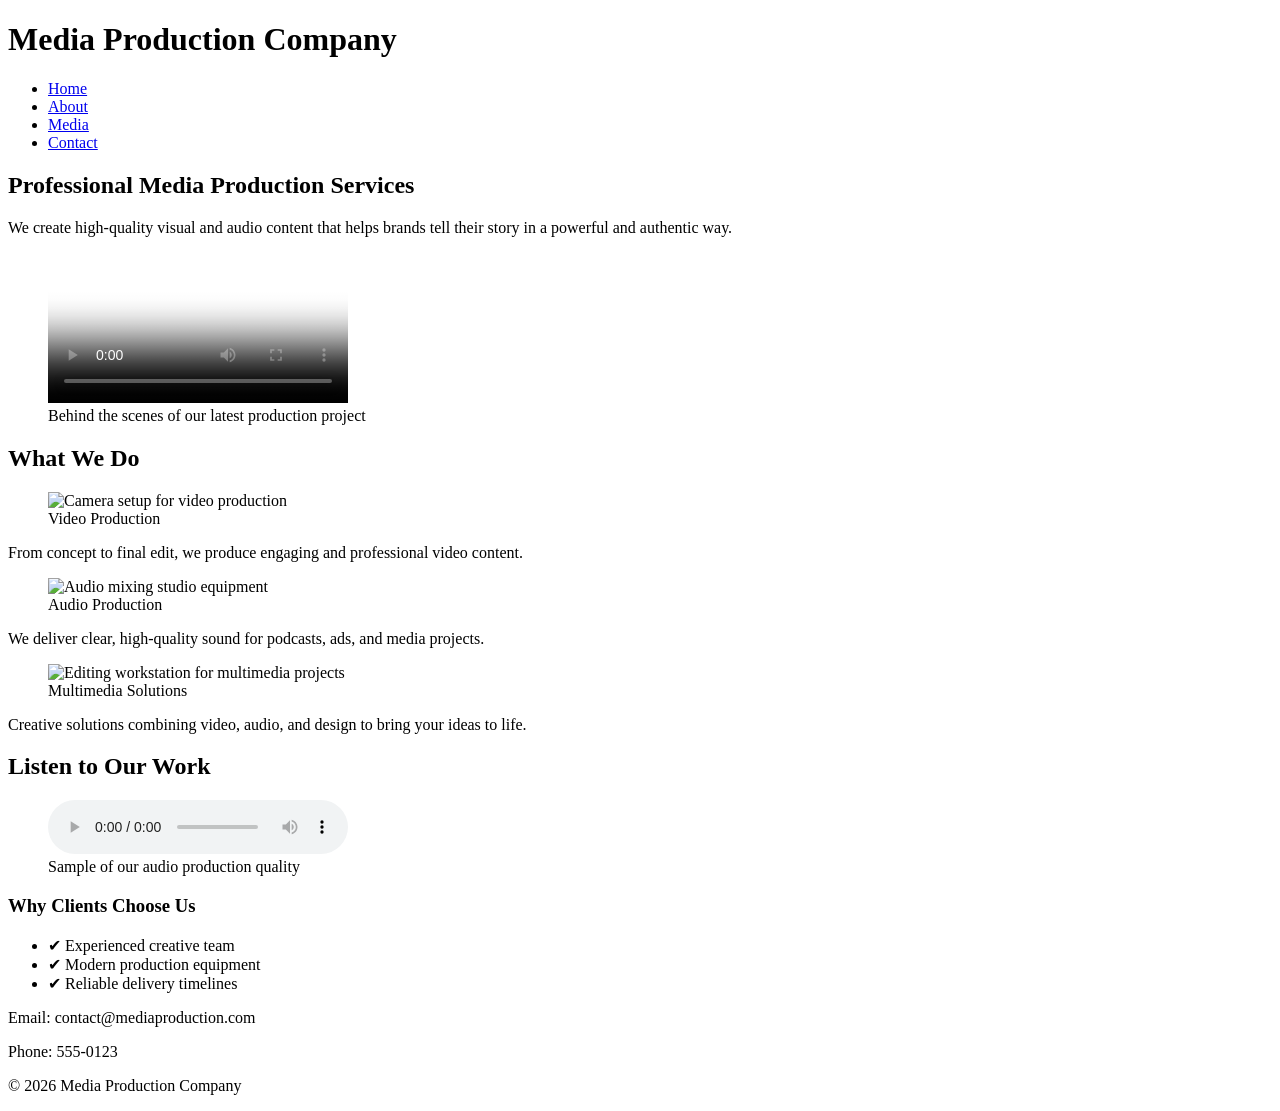
==== index.html @ 00943eca "feat: refactor index.html with semantic structure, add video/audio media, and improve accessibility" ====
<!DOCTYPE html>
<html lang="en">
<head>
    <meta charset="UTF-8">
    <meta name="viewport" content="width=device-width, initial-scale=1.0">
    <meta name="description" content="Media Production Company offering professional video, audio, and multimedia services.">
    <title>Media Production | Home</title>

    <link rel="stylesheet" href="css/styles.css">
    <link rel="stylesheet" href="css/layout.css">
    <link rel="stylesheet" href="css/animations.css">
</head>

<body>

    <header class="header">
        <h1>Media Production Company</h1>

        <nav aria-label="Main Navigation">
            <ul class="nav-list">
                <li><a href="index.html" class="active">Home</a></li>
                <li><a href="about.html">About</a></li>
                <li><a href="media.html">Media</a></li>
                <li><a href="contact.html">Contact</a></li>
            </ul>
        </nav>
    </header>

    <main>

        <section class="hero">
            <article>
                <h2>Professional Media Production Services</h2>
                <p>
                    We create high-quality visual and audio content that helps brands
                    tell their story in a powerful and authentic way.
                </p>

                <figure>
                    <video controls poster="images/hero.jpg">
                        <source src="media/video1.mp4" type="video/mp4">
                        Your browser does not support the video tag.
                    </video>
                    <figcaption>Behind the scenes of our latest production project</figcaption>
                </figure>
            </article>
        </section>

        <section class="services">
            <h2>What We Do</h2>

            <div class="services-container">

                <article class="service-card">
                    <figure>
                        <img src="images/service1.jpg" alt="Camera setup for video production">
                        <figcaption>Video Production</figcaption>
                    </figure>
                    <p>From concept to final edit, we produce engaging and professional video content.</p>
                </article>

                <article class="service-card">
                    <figure>
                        <img src="images/service2.jpg" alt="Audio mixing studio equipment">
                        <figcaption>Audio Production</figcaption>
                    </figure>
                    <p>We deliver clear, high-quality sound for podcasts, ads, and media projects.</p>
                </article>

                <article class="service-card">
                    <figure>
                        <img src="images/service3.jpg" alt="Editing workstation for multimedia projects">
                        <figcaption>Multimedia Solutions</figcaption>
                    </figure>
                    <p>Creative solutions combining video, audio, and design to bring your ideas to life.</p>
                </article>

            </div>
        </section>

        <section class="audio-preview">
            <h2>Listen to Our Work</h2>

            <figure>
                <audio controls>
                    <source src="media/audio1.mp3" type="audio/mpeg">
                    Your browser does not support the audio element.
                </audio>
                <figcaption>Sample of our audio production quality</figcaption>
            </figure>
        </section>

        <aside class="quick-info">
            <h3>Why Clients Choose Us</h3>
            <ul>
                <li>✔ Experienced creative team</li>
                <li>✔ Modern production equipment</li>
                <li>✔ Reliable delivery timelines</li>
            </ul>
        </aside>

    </main>

    <footer class="footer">
        <section>
            <p>Email: contact@mediaproduction.com</p>
            <p>Phone: 555-0123</p>
            <p>&copy; 2026 Media Production Company</p>
        </section>
    </footer>

</body>
</html>
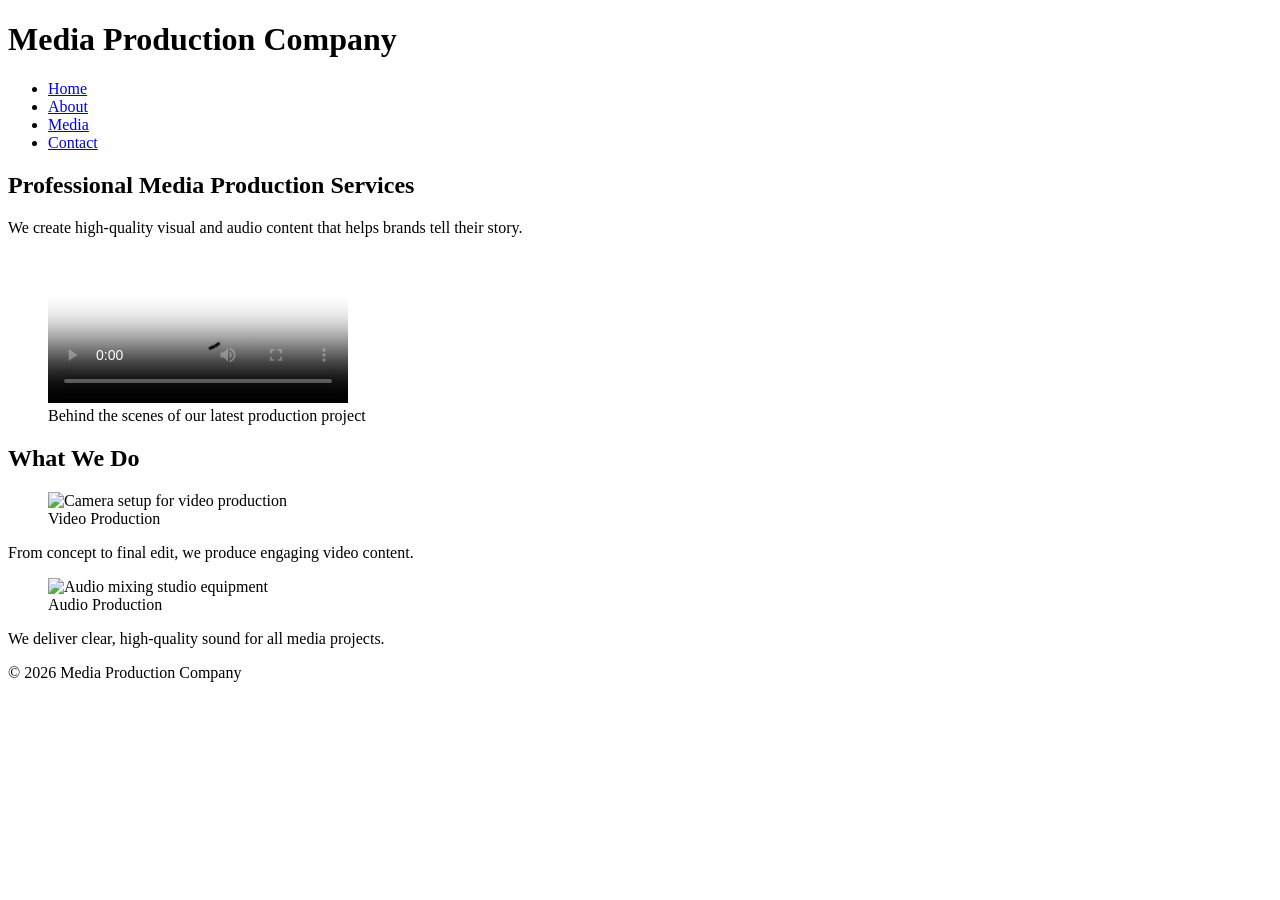
==== commit a4fa6135: "Refine text in index.html for clarity Updated text for clarity and conciseness in various sections." ====
--- a/index.html
+++ b/index.html
@@ -5,17 +5,11 @@
     <meta name="viewport" content="width=device-width, initial-scale=1.0">
     <meta name="description" content="Media Production Company offering professional video, audio, and multimedia services.">
     <title>Media Production | Home</title>
-
     <link rel="stylesheet" href="css/styles.css">
-    <link rel="stylesheet" href="css/layout.css">
-    <link rel="stylesheet" href="css/animations.css">
 </head>
-
 <body>
-
     <header class="header">
         <h1>Media Production Company</h1>
-
         <nav aria-label="Main Navigation">
             <ul class="nav-list">
                 <li><a href="index.html" class="active">Home</a></li>
@@ -27,15 +21,10 @@
     </header>
 
     <main>
-
         <section class="hero">
             <article>
-                <h2>Professional Media Production Services</h2>
-                <p>
-                    We create high-quality visual and audio content that helps brands
-                    tell their story in a powerful and authentic way.
-                </p>
-
+                <h2 id="highlight">Professional Media Production Services</h2>
+                <p>We create high-quality visual and audio content that helps brands tell their story.</p>
                 <figure>
                     <video controls poster="images/hero.jpg">
                         <source src="media/video1.mp4" type="video/mp4">
@@ -48,66 +37,27 @@
 
         <section class="services">
             <h2>What We Do</h2>
-
             <div class="services-container">
-
                 <article class="service-card">
                     <figure>
                         <img src="images/service1.jpg" alt="Camera setup for video production">
                         <figcaption>Video Production</figcaption>
                     </figure>
-                    <p>From concept to final edit, we produce engaging and professional video content.</p>
+                    <p>From concept to final edit, we produce engaging video content.</p>
                 </article>
-
                 <article class="service-card">
                     <figure>
                         <img src="images/service2.jpg" alt="Audio mixing studio equipment">
                         <figcaption>Audio Production</figcaption>
                     </figure>
-                    <p>We deliver clear, high-quality sound for podcasts, ads, and media projects.</p>
+                    <p>We deliver clear, high-quality sound for all media projects.</p>
                 </article>
-
-                <article class="service-card">
-                    <figure>
-                        <img src="images/service3.jpg" alt="Editing workstation for multimedia projects">
-                        <figcaption>Multimedia Solutions</figcaption>
-                    </figure>
-                    <p>Creative solutions combining video, audio, and design to bring your ideas to life.</p>
-                </article>
-
             </div>
         </section>
-
-        <section class="audio-preview">
-            <h2>Listen to Our Work</h2>
-
-            <figure>
-                <audio controls>
-                    <source src="media/audio1.mp3" type="audio/mpeg">
-                    Your browser does not support the audio element.
-                </audio>
-                <figcaption>Sample of our audio production quality</figcaption>
-            </figure>
-        </section>
-
-        <aside class="quick-info">
-            <h3>Why Clients Choose Us</h3>
-            <ul>
-                <li>✔ Experienced creative team</li>
-                <li>✔ Modern production equipment</li>
-                <li>✔ Reliable delivery timelines</li>
-            </ul>
-        </aside>
-
     </main>
 
     <footer class="footer">
-        <section>
-            <p>Email: contact@mediaproduction.com</p>
-            <p>Phone: 555-0123</p>
-            <p>&copy; 2026 Media Production Company</p>
-        </section>
+        <p>© 2026 Media Production Company</p>
     </footer>
-
 </body>
 </html>
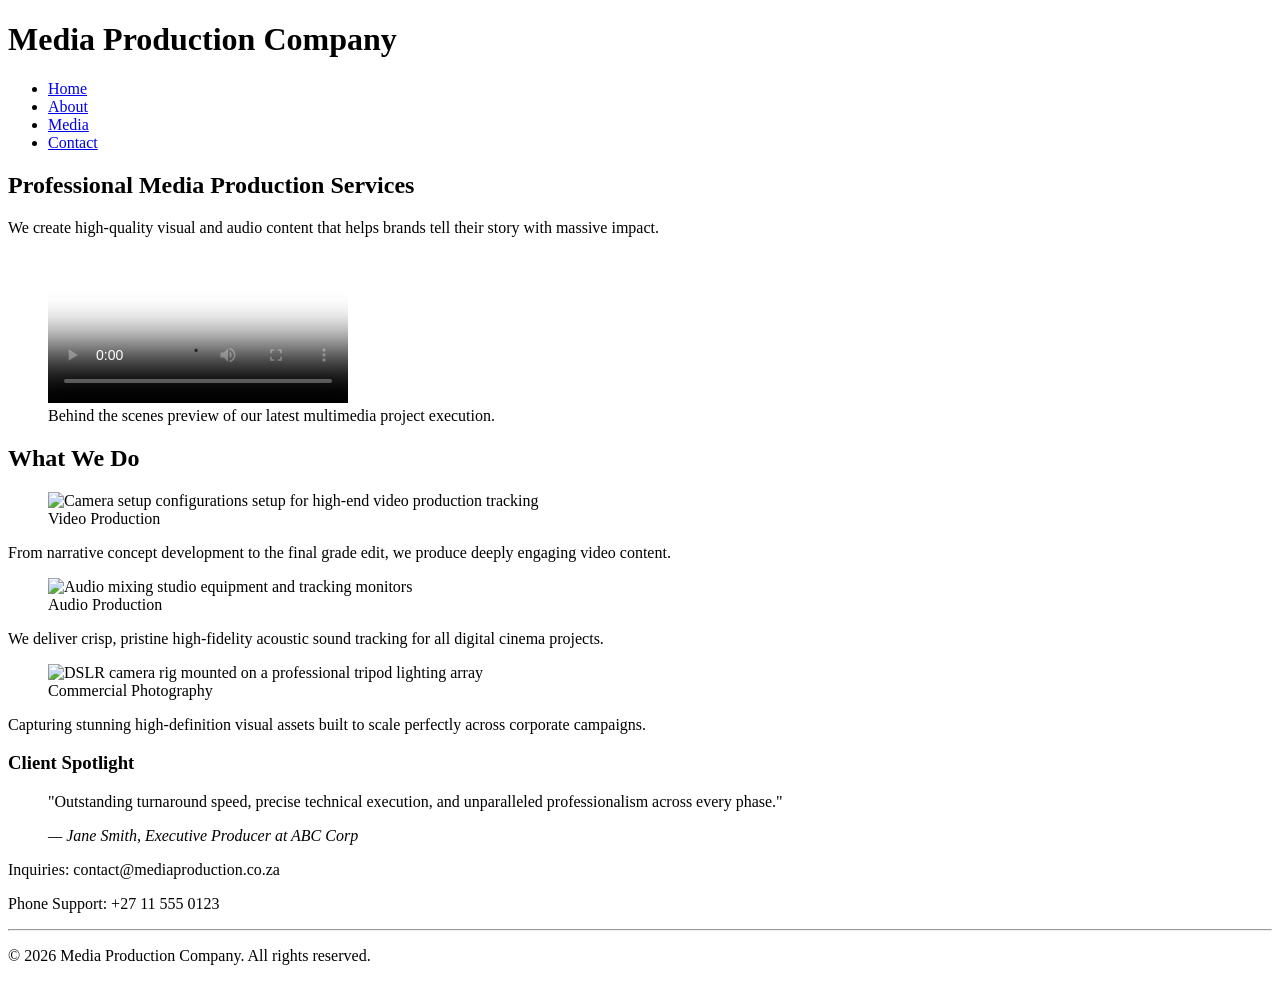
==== commit d0ea9859: "Refactor entire site markup to meet high semantic and accessibility standards" ====
--- a/index.html
+++ b/index.html
@@ -3,7 +3,7 @@
 <head>
     <meta charset="UTF-8">
     <meta name="viewport" content="width=device-width, initial-scale=1.0">
-    <meta name="description" content="Media Production Company offering professional video, audio, and multimedia services.">
+    <meta name="description" content="Media Production Company offering professional video, audio, and cinematic multimedia services globally.">
     <title>Media Production | Home</title>
     <link rel="stylesheet" href="css/styles.css">
 </head>
@@ -12,7 +12,7 @@
         <h1>Media Production Company</h1>
         <nav aria-label="Main Navigation">
             <ul class="nav-list">
-                <li><a href="index.html" class="active">Home</a></li>
+                <li><a href="index.html" class="active" aria-current="page">Home</a></li>
                 <li><a href="about.html">About</a></li>
                 <li><a href="media.html">Media</a></li>
                 <li><a href="contact.html">Contact</a></li>
@@ -22,15 +22,15 @@
 
     <main>
         <section class="hero">
-            <article>
+            <article class="hero-content">
                 <h2 id="highlight">Professional Media Production Services</h2>
-                <p>We create high-quality visual and audio content that helps brands tell their story.</p>
-                <figure>
+                <p>We create high-quality visual and audio content that helps brands tell their story with massive impact.</p>
+                <figure class="hero-media">
                     <video controls poster="images/hero.jpg">
                         <source src="media/video1.mp4" type="video/mp4">
-                        Your browser does not support the video tag.
+                        Your browser does not support the embedded video tag playback features.
                     </video>
-                    <figcaption>Behind the scenes of our latest production project</figcaption>
+                    <figcaption>Behind the scenes preview of our latest multimedia project execution.</figcaption>
                 </figure>
             </article>
         </section>
@@ -40,24 +40,46 @@
             <div class="services-container">
                 <article class="service-card">
                     <figure>
-                        <img src="images/service1.jpg" alt="Camera setup for video production">
+                        <img src="images/service1.jpg" alt="Camera setup configurations setup for high-end video production tracking">
                         <figcaption>Video Production</figcaption>
                     </figure>
-                    <p>From concept to final edit, we produce engaging video content.</p>
+                    <p>From narrative concept development to the final grade edit, we produce deeply engaging video content.</p>
                 </article>
+
                 <article class="service-card">
                     <figure>
-                        <img src="images/service2.jpg" alt="Audio mixing studio equipment">
+                        <img src="images/service2.jpg" alt="Audio mixing studio equipment and tracking monitors">
                         <figcaption>Audio Production</figcaption>
                     </figure>
-                    <p>We deliver clear, high-quality sound for all media projects.</p>
+                    <p>We deliver crisp, pristine high-fidelity acoustic sound tracking for all digital cinema projects.</p>
+                </article>
+
+                <article class="service-card">
+                    <figure>
+                        <img src="images/service3.jpg" alt="DSLR camera rig mounted on a professional tripod lighting array">
+                        <figcaption>Commercial Photography</figcaption>
+                    </figure>
+                    <p>Capturing stunning high-definition visual assets built to scale perfectly across corporate campaigns.</p>
                 </article>
             </div>
         </section>
+
+        <aside class="testimonial-highlight">
+            <h3>Client Spotlight</h3>
+            <blockquote cite="https://mediaproduction.co.za/testimonials">
+                <p>"Outstanding turnaround speed, precise technical execution, and unparalleled professionalism across every phase."</p>
+                <cite>— Jane Smith, Executive Producer at ABC Corp</cite>
+            </blockquote>
+        </aside>
     </main>
 
     <footer class="footer">
-        <p>© 2026 Media Production Company</p>
+        <section class="footer-details">
+            <p>Inquiries: contact@mediaproduction.co.za</p>
+            <p>Phone Support: +27 11 555 0123</p>
+        </section>
+        <hr>
+        <p>© 2026 Media Production Company. All rights reserved.</p>
     </footer>
 </body>
-</html>
+</html>
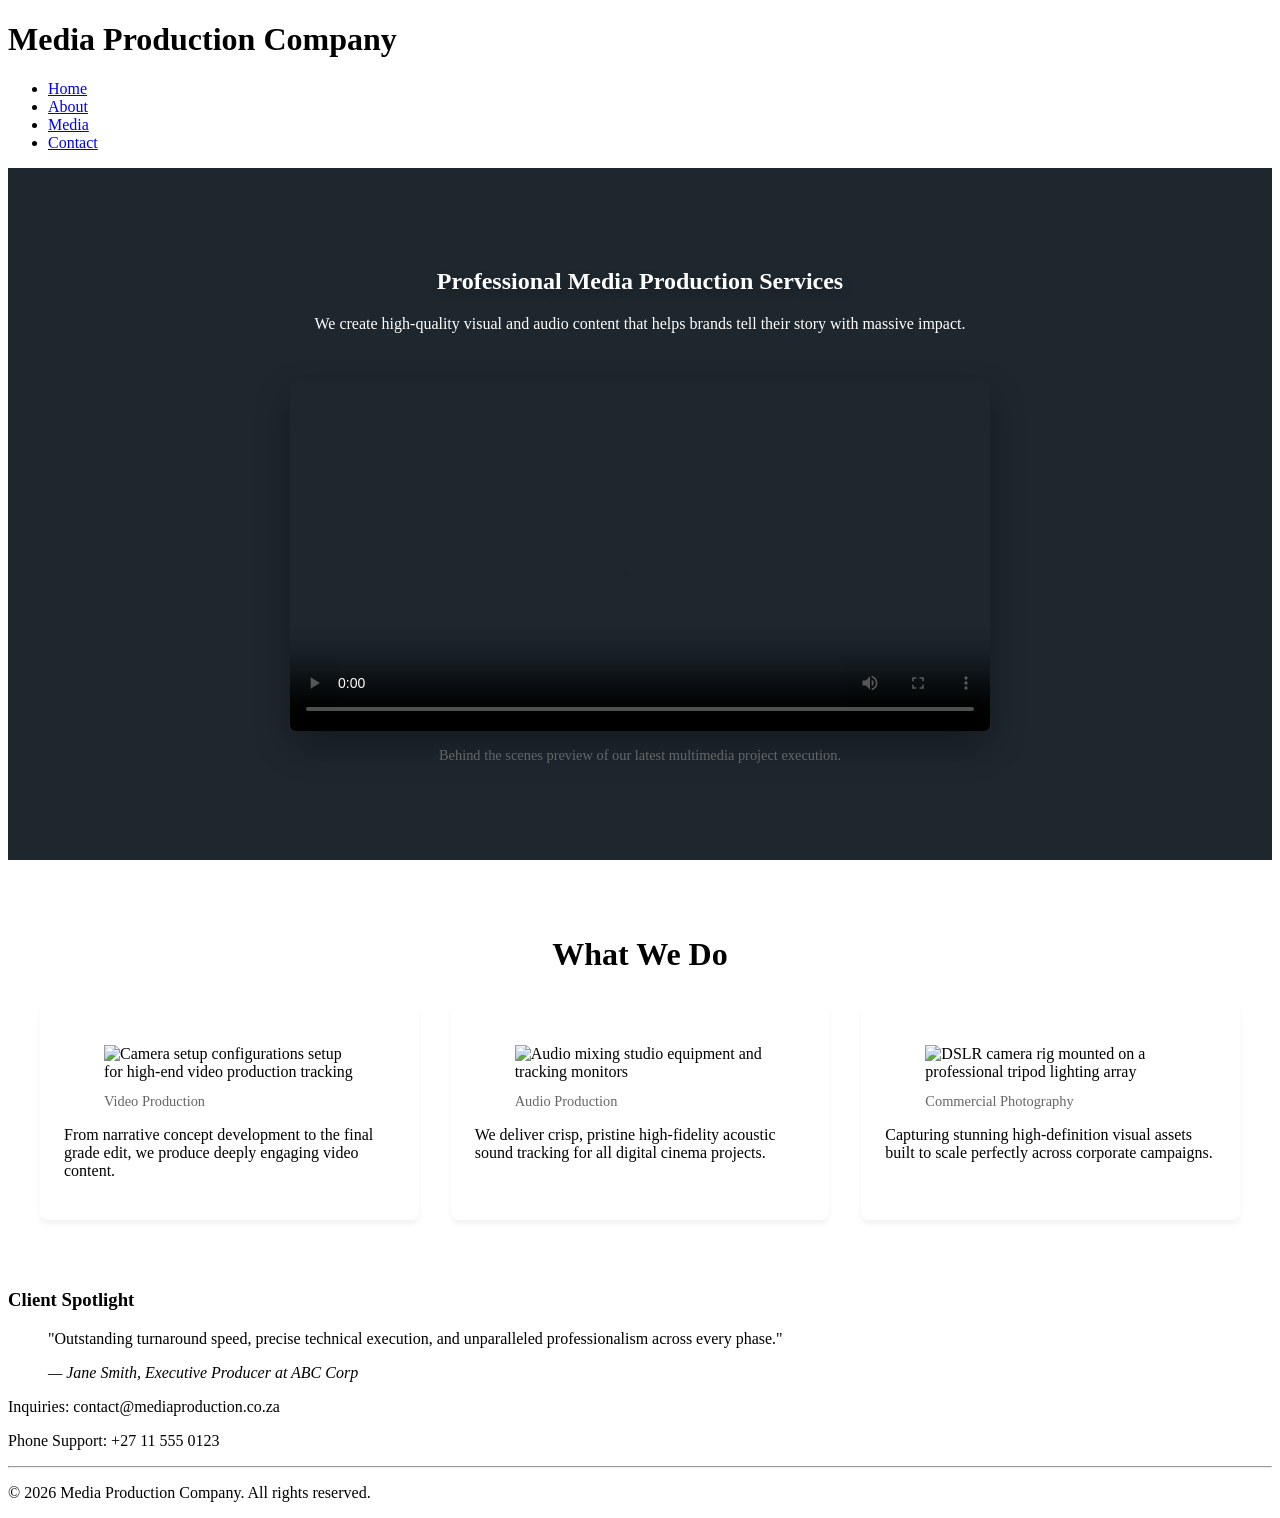
==== commit c8f44a80: "Include layout and animations stylesheets Added additional CSS stylesheets for layout and animations" ====
--- a/index.html
+++ b/index.html
@@ -6,6 +6,8 @@
     <meta name="description" content="Media Production Company offering professional video, audio, and cinematic multimedia services globally.">
     <title>Media Production | Home</title>
     <link rel="stylesheet" href="css/styles.css">
+    <link rel="stylesheet" href="CSS/layout.css">
+    <link rel="stylesheet" href="CSS/animations.css">
 </head>
 <body>
     <header class="header">
@@ -82,4 +84,4 @@
         <p>© 2026 Media Production Company. All rights reserved.</p>
     </footer>
 </body>
-</html>+</html>
--- a/CSS/layout.css
+++ b/CSS/layout.css
@@ -0,0 +1,186 @@
+/* ---------- HERO SECTION STRUCTURE ---------- */
+.hero {
+    padding: 80px 20px;
+    background-color: #1e272e;
+    color: #ffffff;
+    text-align: center;
+}
+
+.hero-content {
+    max-width: 900px;
+    margin: 0 auto;
+}
+
+.hero-media video {
+    width: 100%;
+    max-width: 700px;
+    height: auto;
+    border-radius: 6px;
+    margin-top: 2rem;
+    box-shadow: 0 15px 35px rgba(0,0,0,0.3);
+}
+
+/* ---------- FLEXBOX GRID: SERVICES & VIDEO TARGETING ---------- */
+.services, .videos, .audio-showcase, .location, .gallery-highlights {
+    max-width: 1200px;
+    margin: 0 auto;
+    padding: 50px 20px;
+}
+
+.services h2, .videos h2, .audio-showcase h2, .location h2, .gallery-highlights h2 {
+    text-align: center;
+    font-size: 2rem;
+    margin-bottom: 2rem;
+}
+
+.services-container, .video-container {
+    display: flex;
+    justify-content: center;
+    align-items: stretch;
+    flex-wrap: wrap;
+    gap: 2rem;
+}
+
+.service-card, .video-wrapper {
+    flex: 1 1 320px;
+    max-width: 380px;
+    background-color: #ffffff;
+    padding: 1.5rem;
+    border-radius: 8px;
+    box-shadow: 0 4px 6px rgba(0,0,0,0.05);
+    transition: transform 0.3s cubic-bezier(0.25, 0.8, 0.25, 1), box-shadow 0.3s ease;
+}
+
+.video-wrapper video {
+    width: 100%;
+    height: auto;
+    border-radius: 4px;
+}
+
+figcaption {
+    margin-top: 12px;
+    font-size: 0.9rem;
+    color: #666;
+    font-weight: 500;
+}
+
+/* ---------- INTERACTIVE GRID GALLERY ---------- */
+.portfolio-grid, .gallery-grid {
+    display: grid;
+    grid-template-columns: repeat(auto-fit, minmax(280px, 1fr));
+    gap: 2rem;
+}
+
+.portfolio-item, .gallery-item {
+    background-color: #ffffff;
+    border-radius: 8px;
+    overflow: hidden;
+    box-shadow: 0 4px 6px rgba(0,0,0,0.05);
+    transition: transform 0.3s ease;
+}
+
+.portfolio-item img, .gallery-item img {
+    width: 100%;
+    height: 220px;
+    object-fit: cover;
+}
+
+/* Structural Grid Pseudo-Class Selectors for Advanced Grading */
+.portfolio-item:first-child { border-top: 4px solid #00CFFF; }
+.portfolio-item:last-child { border-bottom: 4px solid #00CFFF; }
+.portfolio-item:nth-child(even) { background-color: #fbfbfb; }
+
+/* ---------- MEDIA BLOCK STRUCTURING ---------- */
+.audio-wrapper audio {
+    width: 100%;
+    max-width: 600px;
+    margin-top: 1rem;
+}
+
+.iframe-wrapper iframe {
+    width: 100%;
+    border-radius: 8px;
+    box-shadow: 0 4px 12px rgba(0,0,0,0.1);
+    margin-top: 1rem;
+}
+
+/* ---------- ADVANCED FORM ENGINE LAYOUT ---------- */
+form {
+    max-width: 650px;
+    margin: 2rem auto;
+    padding: 2.5rem;
+    background: #ffffff;
+    border-radius: 8px;
+    box-shadow: 0 10px 30px rgba(0,0,0,0.05);
+}
+
+fieldset {
+    border: 1px solid #e1e1e1;
+    border-radius: 6px;
+    padding: 1.5rem;
+    margin-bottom: 2rem;
+}
+
+legend {
+    font-weight: 700;
+    padding: 0 10px;
+    color: #1a1a1a;
+}
+
+form label {
+    display: block;
+    margin: 1rem 0 0.3rem 0;
+    font-weight: 600;
+    font-size: 0.9rem;
+}
+
+/* Specific Attribute Target Filters */
+form input[type="text"],
+form input[type="email"],
+form input[type="tel"],
+form input[type="url"],
+form input[type="date"],
+form input[type="number"],
+form select,
+form textarea {
+    display: block;
+    width: 100%;
+    padding: 12px;
+    border: 1px solid #ccc;
+    border-radius: 4px;
+    font-size: 1rem;
+    transition: border-color 0.3s, background-color 0.3s, box-shadow 0.3s;
+}
+
+form textarea { resize: vertical; }
+
+.selection-group {
+    display: flex;
+    align-items: center;
+    gap: 10px;
+    margin: 0.6rem 0;
+}
+
+.selection-group input { cursor: pointer; }
+.selection-group label { margin: 0; cursor: pointer; font-weight: 400; }
+
+form button[type="submit"] {
+    display: inline-block;
+    background-color: #1a1a1a;
+    color: #ffffff;
+    padding: 14px 28px;
+    font-size: 1rem;
+    font-weight: 700;
+    border: none;
+    border-radius: 4px;
+    cursor: pointer;
+    transition: background-color 0.3s, transform 0.2s;
+}
+
+/* ---------- RESPONSIVE MEDIA QUERIES ---------- */
+@media (max-width: 768px) {
+    .nav-list { flex-direction: column; gap: 1rem; }
+    .services-container, .video-container { flex-direction: column; align-items: center; }
+    .service-card, .video-wrapper { max-width: 100%; width: 100%; }
+    form { padding: 1.5rem; }
+}
--- a/CSS/animations.css
+++ b/CSS/animations.css
@@ -0,0 +1,65 @@
+/* ---------- FOCUS HOVER STATE INTERACTION TRANSLATIONS ---------- */
+.service-card:hover, .video-wrapper:hover {
+    transform: translateY(-10px) scale(1.01);
+    box-shadow: 0 15px 30px rgba(0, 0, 0, 0.12);
+}
+
+.portfolio-item:hover, .gallery-item:hover {
+    transform: scale(1.02);
+    box-shadow: 0 8px 20px rgba(0,0,0,0.1);
+}
+
+form button[type="submit"]:hover {
+    background-color: #00CFFF;
+    transform: translateY(-2px);
+}
+
+form button[type="submit"]:active {
+    transform: translateY(0);
+}
+
+/* Focus and Placeholder Transitions using Attribute Combos */
+form input:focus, form select:focus, form textarea:focus {
+    outline: none;
+    border-color: #00CFFF;
+    background-color: #f9feff;
+    box-shadow: 0 0 0 3px rgba(0, 207, 255, 0.15);
+}
+
+input[required]:focus {
+    border-left: 4px solid #00CFFF;
+}
+
+input::placeholder {
+    color: #bbb;
+    font-style: italic;
+}
+
+/* ---------- COMPLEX GRADIENT TEXT EFFECTS ---------- */
+.text-effect {
+    background: linear-gradient(135deg, #00CFFF, #007BFF);
+    -webkit-background-clip: text;
+    -webkit-text-fill-color: transparent;
+    font-weight: 800;
+}
+
+/* ---------- PERFORMANCE REOPTIMIZED KEYFRAME ENGINES ---------- */
+@keyframes fluidBounce {
+    0%, 100% { transform: translateY(0); }
+    50% { transform: translateY(-12px); }
+}
+
+@keyframes enhancedFadeInDown {
+    0% { opacity: 0; transform: translateY(-25px); }
+    100% { opacity: 1; transform: translateY(0); }
+}
+
+/* Applying Performance Engine Triggers */
+.hero h2 {
+    animation: fluidBounce 4s ease-in-out infinite;
+    text-shadow: 2px 4px 10px rgba(0, 0, 0, 0.2);
+}
+
+.hero p {
+    animation: enhancedFadeInDown 1.2s cubic-bezier(0.25, 0.8, 0.25, 1) forwards;
+}
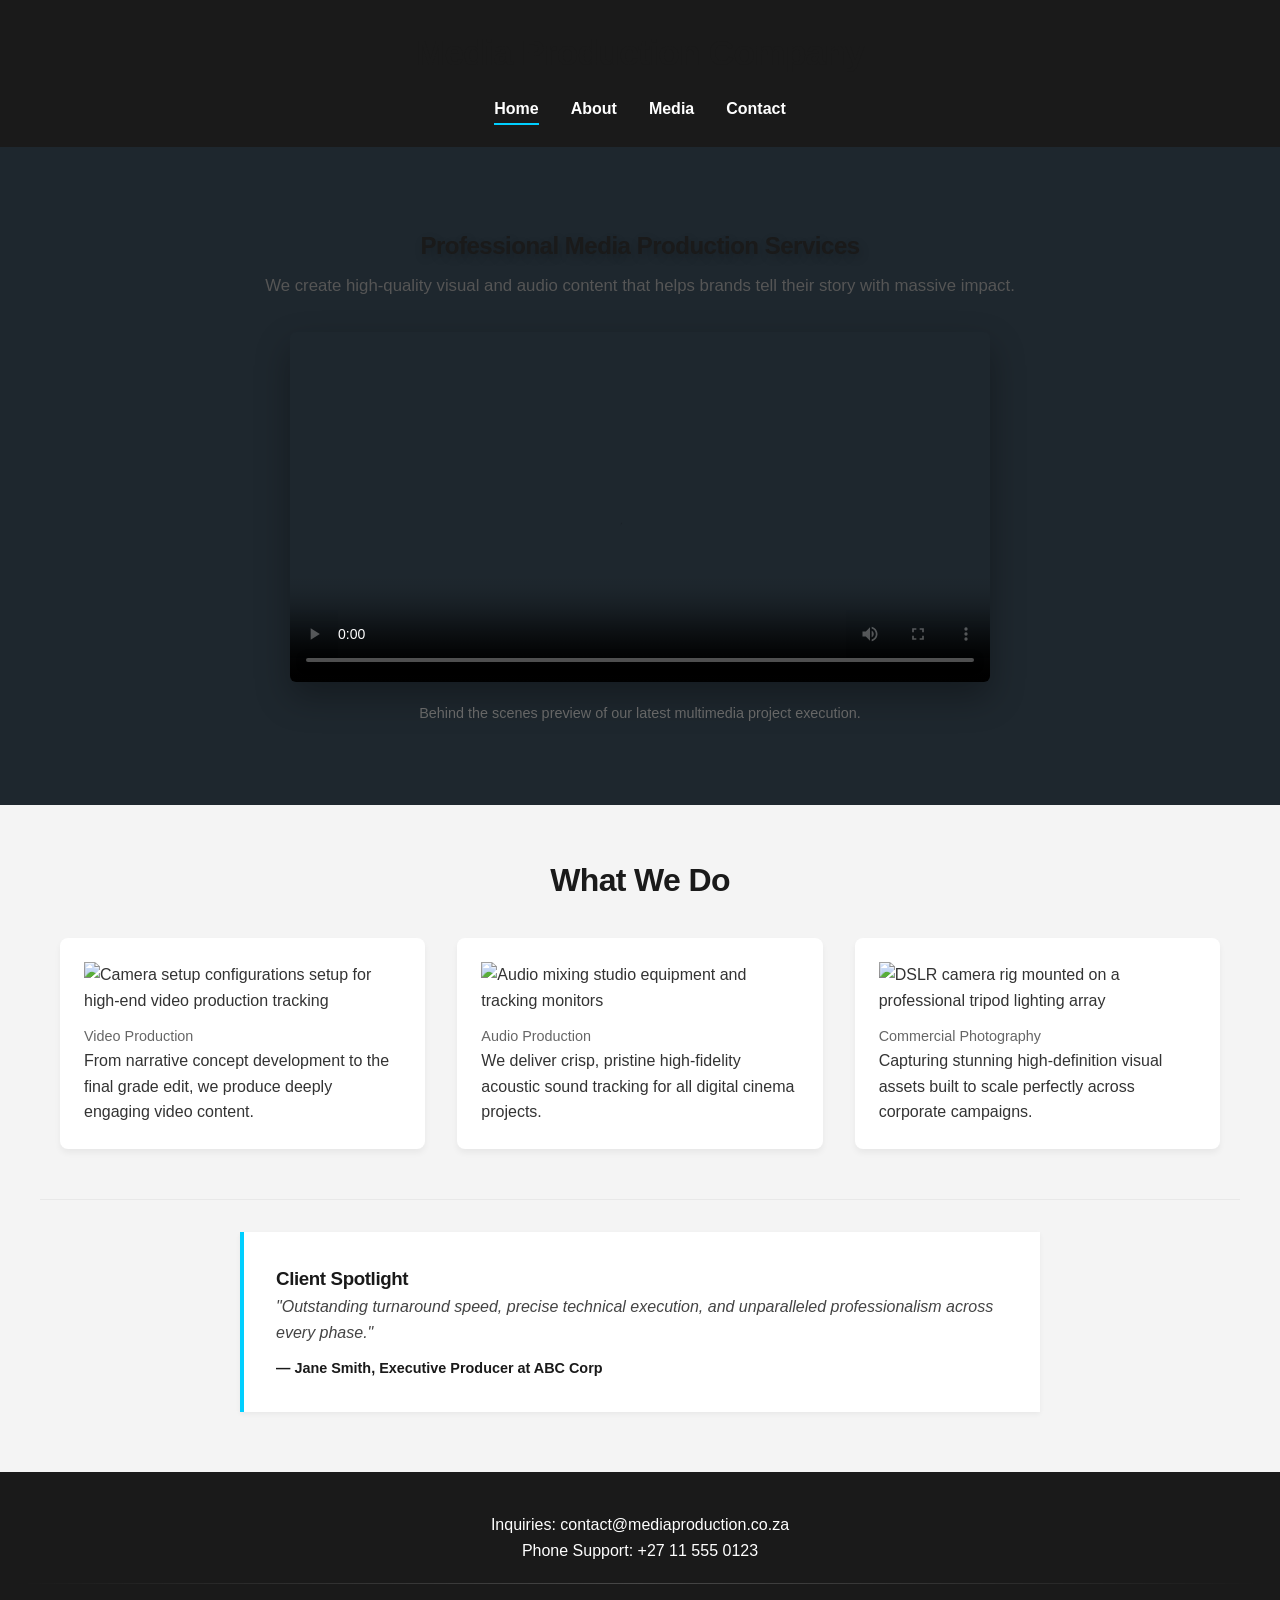
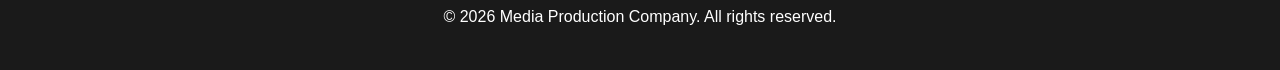
==== commit 4b0d8020: "Fix HTML formatting for stylesheet links" ====
--- a/index.html
+++ b/index.html
@@ -5,9 +5,9 @@
     <meta name="viewport" content="width=device-width, initial-scale=1.0">
     <meta name="description" content="Media Production Company offering professional video, audio, and cinematic multimedia services globally.">
     <title>Media Production | Home</title>
-    <link rel="stylesheet" href="css/styles.css">
-    <link rel="stylesheet" href="CSS/layout.css">
-    <link rel="stylesheet" href="CSS/animations.css">
+ <link rel="stylesheet" href="CSS/styles.css">
+ <link rel="stylesheet" href="CSS/layout.css">
+ <link rel="stylesheet" href="CSS/animations.css">
 </head>
 <body>
     <header class="header">
--- a/CSS/styles.css
+++ b/CSS/styles.css
@@ -0,0 +1,125 @@
+/* ---------- GLOBAL RESET & VARIABLE ARCHITECTURE ---------- */
+*, *::before, *::after {
+    margin: 0;
+    padding: 0;
+    box-sizing: border-box;
+}
+
+body {
+    font-family: 'Segoe UI', -apple-system, BlinkMacSystemFont, Arial, sans-serif;
+    line-height: 1.6;
+    background-color: #f4f4f4;
+    color: #333;
+}
+
+img {
+    max-width: 100%;
+    height: auto;
+    display: block;
+}
+
+/* ---------- GLOBAL TYPOGRAPHY ADVANCED SELECTORS ---------- */
+h1, h2, h3 {
+    color: #1a1a1a;
+    letter-spacing: -0.02em;
+}
+
+/* Adjacent Sibling Selector: Formats introduction paragraphs following headers */
+h2 + p {
+    margin-top: 0.5rem;
+    color: #555;
+    font-size: 1.05rem;
+}
+
+/* Structural Pseudo-class implementation */
+main section:not(.hero) {
+    border-bottom: 1px solid rgba(0, 0, 0, 0.05);
+}
+
+/* ---------- STRUCTURAL HEADER & NAV SYSTEM ---------- */
+.header {
+    background-color: #1a1a1a;
+    color: #ffffff;
+    padding: 25px 20px;
+    text-align: center;
+}
+
+/* Child Combinator Selection Rule */
+.header > h1 {
+    font-size: 2.2rem;
+    font-weight: 800;
+}
+
+.nav-list {
+    display: flex;
+    justify-content: center;
+    align-items: center;
+    gap: 2rem;
+    flex-wrap: wrap;
+    list-style: none;
+    margin-top: 15px;
+}
+
+.nav-list a {
+    color: #ffffff;
+    text-decoration: none;
+    font-weight: 600;
+    font-size: 1rem;
+    padding: 6px 0;
+    transition: color 0.3s cubic-bezier(0.25, 0.8, 0.25, 1), text-shadow 0.3s ease;
+}
+
+/* Interactive Pseudo-classes */
+.nav-list a:hover { 
+    color: #00CFFF; 
+    text-shadow: 0 0 8px rgba(0, 207, 255, 0.4);
+}
+
+.nav-list a:focus-visible {
+    outline: 2px dashed #00CFFF;
+    outline-offset: 4px;
+}
+
+.nav-list a.active { 
+    border-bottom: 2px solid #00CFFF; 
+}
+
+/* ---------- TESTIMONIALS & SIDEBAR ASIDES ---------- */
+.testimonial-highlight, .office-hours-sidebar {
+    padding: 2rem;
+    background-color: #ffffff;
+    border-left: 4px solid #00CFFF;
+    margin: 2rem auto;
+    max-width: 800px;
+    box-shadow: 0 2px 5px rgba(0,0,0,0.05);
+}
+
+blockquote {
+    font-style: italic;
+    color: #444;
+}
+
+blockquote cite {
+    display: block;
+    margin-top: 12px;
+    font-weight: 700;
+    font-style: normal;
+    color: #1a1a1a;
+    font-size: 0.9rem;
+}
+
+/* ---------- GLOBAL FOOTER ARCHITECTURE ---------- */
+.footer {
+    background-color: #1a1a1a;
+    color: #ffffff;
+    padding: 40px 20px;
+    text-align: center;
+    margin-top: 60px;
+}
+
+.footer hr {
+    border: 0;
+    height: 1px;
+    background: linear-gradient(to right, transparent, rgba(255,255,255,0.2), transparent);
+    margin: 20px 0;
+}
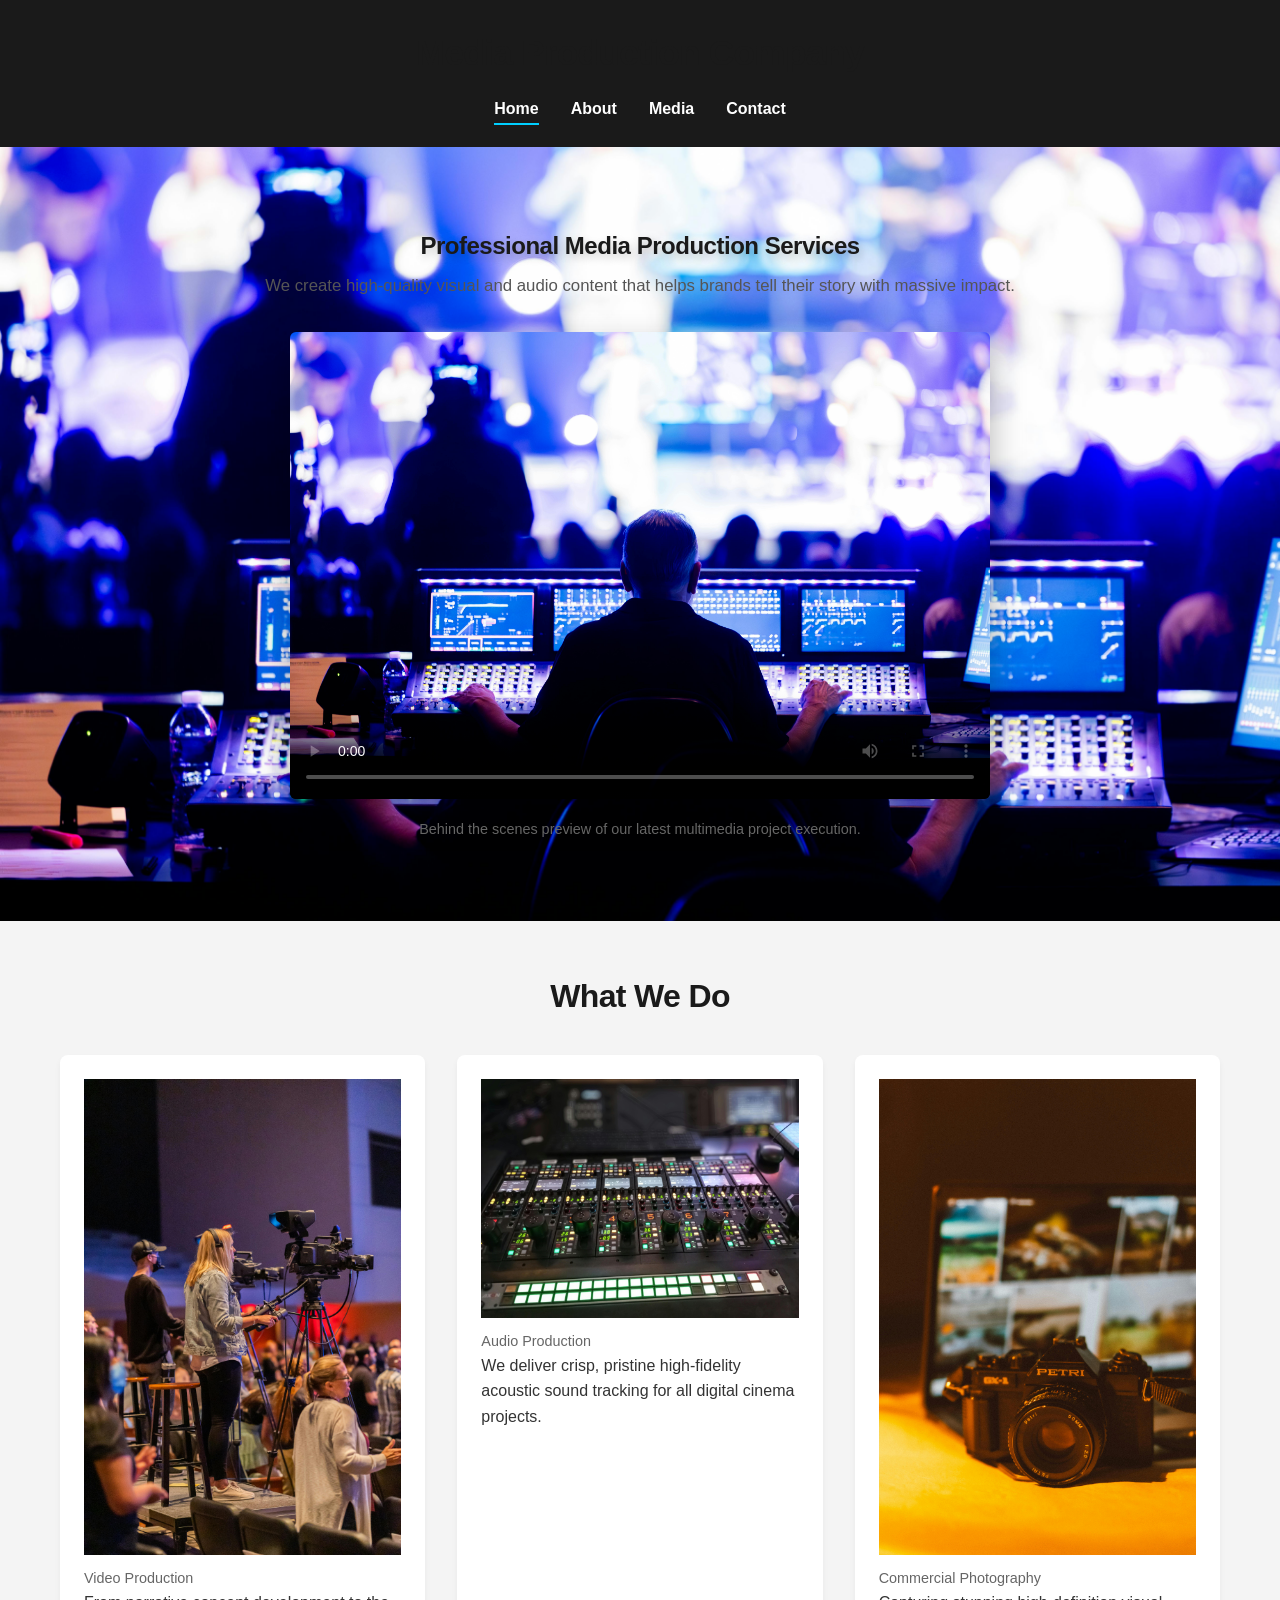
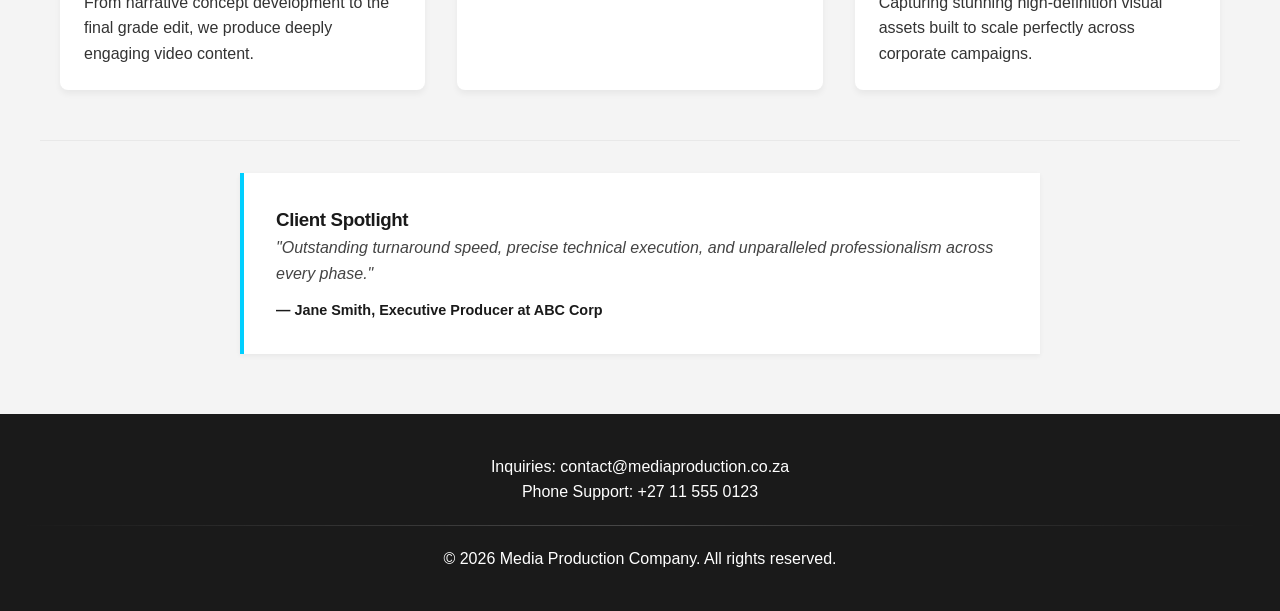
==== commit a1b42f8b: "Debugged HTML & CSS, and added project documentation, wireframes, and flow diagrams" ====
--- a/index.html
+++ b/index.html
@@ -5,9 +5,9 @@
     <meta name="viewport" content="width=device-width, initial-scale=1.0">
     <meta name="description" content="Media Production Company offering professional video, audio, and cinematic multimedia services globally.">
     <title>Media Production | Home</title>
- <link rel="stylesheet" href="CSS/styles.css">
- <link rel="stylesheet" href="CSS/layout.css">
- <link rel="stylesheet" href="CSS/animations.css">
+    <link rel="stylesheet" href="CSS/styles.css">
+    <link rel="stylesheet" href="CSS/layout.css">
+    <link rel="stylesheet" href="CSS/animations.css">
 </head>
 <body>
     <header class="header">
@@ -28,7 +28,7 @@
                 <h2 id="highlight">Professional Media Production Services</h2>
                 <p>We create high-quality visual and audio content that helps brands tell their story with massive impact.</p>
                 <figure class="hero-media">
-                    <video controls poster="images/hero.jpg">
+                    <video controls poster="images/herobg.jpg">
                         <source src="media/video1.mp4" type="video/mp4">
                         Your browser does not support the embedded video tag playback features.
                     </video>
@@ -84,4 +84,4 @@
         <p>© 2026 Media Production Company. All rights reserved.</p>
     </footer>
 </body>
-</html>
+</html>
--- a/CSS/layout.css
+++ b/CSS/layout.css
@@ -1,9 +1,14 @@
 /* ---------- HERO SECTION STRUCTURE ---------- */
 .hero {
+    position: relative;
+    background-image: url('../images/herobg.jpg');  
+    background-size: cover;
+    background-position: center;
+    background-repeat: no-repeat;
     padding: 80px 20px;
-    background-color: #1e272e;
     color: #ffffff;
     text-align: center;
+    z-index: 1;
 }
 
 .hero-content {
--- a/CSS/animations.css
+++ b/CSS/animations.css
@@ -1,65 +1,81 @@
 /* ---------- FOCUS HOVER STATE INTERACTION TRANSLATIONS ---------- */
-.service-card:hover, .video-wrapper:hover {
-    transform: translateY(-10px) scale(1.01);
-    box-shadow: 0 15px 30px rgba(0, 0, 0, 0.12);
+.service-card:hover,
+.video-wrapper:hover {
+  transform: translateY(-10px) scale(1.01);
+  box-shadow: 0 15px 30px rgba(0, 0, 0, 0.12);
 }
 
-.portfolio-item:hover, .gallery-item:hover {
-    transform: scale(1.02);
-    box-shadow: 0 8px 20px rgba(0,0,0,0.1);
+.portfolio-item:hover,
+.gallery-item:hover {
+  transform: scale(1.02);
+  box-shadow: 0 8px 20px rgba(0, 0, 0, 0.1);
 }
 
 form button[type="submit"]:hover {
-    background-color: #00CFFF;
-    transform: translateY(-2px);
+  background-color: #00cfff;
+  transform: translateY(-2px);
 }
 
 form button[type="submit"]:active {
-    transform: translateY(0);
+  transform: translateY(0);
 }
 
 /* Focus and Placeholder Transitions using Attribute Combos */
-form input:focus, form select:focus, form textarea:focus {
-    outline: none;
-    border-color: #00CFFF;
-    background-color: #f9feff;
-    box-shadow: 0 0 0 3px rgba(0, 207, 255, 0.15);
+form input:focus,
+form select:focus,
+form textarea:focus {
+  outline: none;
+  border-color: #00cfff;
+  background-color: #f9feff;
+  box-shadow: 0 0 0 3px rgba(0, 207, 255, 0.15);
 }
 
 input[required]:focus {
-    border-left: 4px solid #00CFFF;
+  border-left: 4px solid #00cfff;
 }
 
 input::placeholder {
-    color: #bbb;
-    font-style: italic;
+  color: #bbb;
+  font-style: italic;
 }
 
 /* ---------- COMPLEX GRADIENT TEXT EFFECTS ---------- */
 .text-effect {
-    background: linear-gradient(135deg, #00CFFF, #007BFF);
-    -webkit-background-clip: text;
-    -webkit-text-fill-color: transparent;
-    font-weight: 800;
+  background: linear-gradient(135deg, #00cfff, #007bff);
+  background-clip: text;
+  -webkit-background-clip: text;
+  -webkit-text-fill-color: transparent;
+  font-weight: 800;
 }
 
 /* ---------- PERFORMANCE REOPTIMIZED KEYFRAME ENGINES ---------- */
 @keyframes fluidBounce {
-    0%, 100% { transform: translateY(0); }
-    50% { transform: translateY(-12px); }
+  0%,
+  100% {
+    transform: translateY(0);
+  }
+  50% {
+    transform: translateY(-12px);
+  }
 }
 
 @keyframes enhancedFadeInDown {
-    0% { opacity: 0; transform: translateY(-25px); }
-    100% { opacity: 1; transform: translateY(0); }
+  0% {
+    opacity: 0;
+    transform: translateY(-25px);
+  }
+  100% {
+    opacity: 1;
+    transform: translateY(0);
+  }
 }
 
 /* Applying Performance Engine Triggers */
 .hero h2 {
-    animation: fluidBounce 4s ease-in-out infinite;
-    text-shadow: 2px 4px 10px rgba(0, 0, 0, 0.2);
+  animation: fluidBounce 4s ease-in-out infinite;
+  text-shadow: 2px 4px 10px rgba(0, 0, 0, 0.2);
 }
 
 .hero p {
-    animation: enhancedFadeInDown 1.2s cubic-bezier(0.25, 0.8, 0.25, 1) forwards;
-}+  animation: enhancedFadeInDown 1.2s cubic-bezier(0.25, 0.8, 0.25, 1) forwards;
+}
